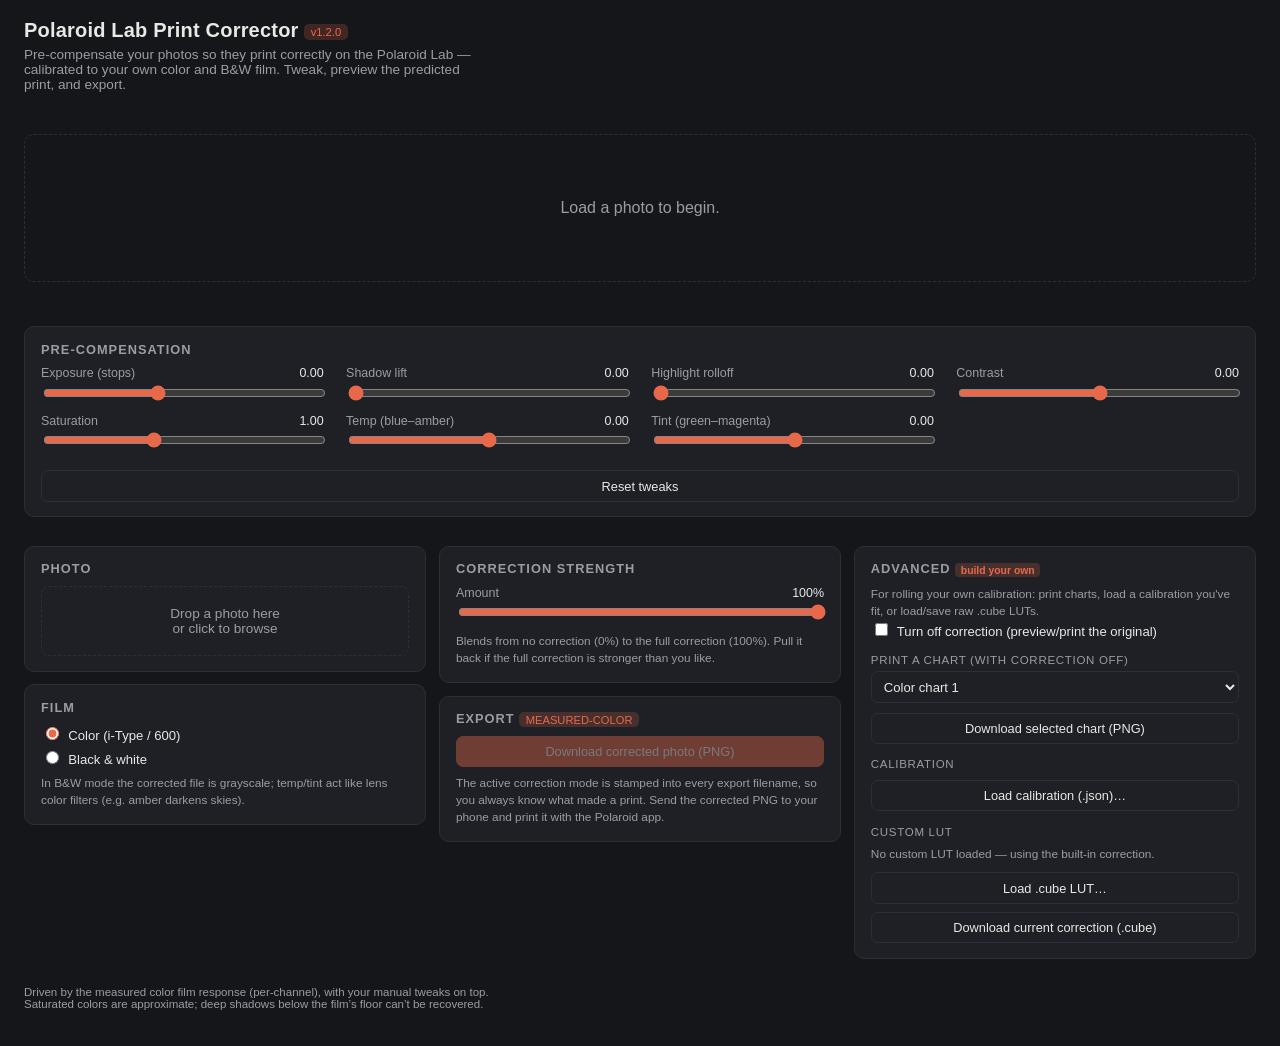
==== index.html @ 0888fa64 "Refresh stale header/footer copy; add HANDOFF.md - Header subtitle and footer fallback no longer ref" ====
<!DOCTYPE html>
<!--
  Polaroid Lab Print Corrector
  Copyright (c) 2026 Ryan Kunkleman — https://github.com/Kunkles/polaroid-lab-print-corrector
  Original work by Ryan Kunkleman. MIT licensed: keep this notice if you reuse it.
-->
<html lang="en">
<head>
<meta charset="UTF-8" />
<meta name="author" content="Ryan Kunkleman" />
<link rel="author" href="https://github.com/Kunkles" />
<meta name="viewport" content="width=device-width, initial-scale=1.0" />
<title>Polaroid Lab Print Corrector — fix crushed shadows, color cast &amp; exposure</title>
<meta name="description" content="Free web app that pre-compensates photos so they print correctly on the Polaroid Lab instant printer. Fix crushed shadows, color cast, and exposure for i-Type / 600 color and B&amp;W film. Measured calibration and .cube LUT export." />
<meta property="og:title" content="Polaroid Lab Print Corrector" />
<meta property="og:description" content="Pre-compensate photos so they print correctly on the Polaroid Lab — fix crushed shadows, color cast, and exposure for instant film." />
<meta property="og:type" content="website" />
<link rel="stylesheet" href="css/style.css" />
</head>
<body>
<header>
  <h1>Polaroid Lab Print Corrector <span class="version" id="app-version"></span></h1>
  <p class="subtitle">Pre-compensate your photos so they print correctly on the Polaroid Lab — calibrated to your own color and B&amp;W film. Tweak, preview the predicted print, and export.</p>
</header>

<main>
  <section id="views">
    <figure class="view-card">
      <canvas id="canvas-original"></canvas>
      <figcaption>Original</figcaption>
    </figure>
    <figure class="view-card highlight">
      <canvas id="canvas-corrected"></canvas>
      <figcaption>Corrected &mdash; print this</figcaption>
    </figure>
    <figure class="view-card">
      <canvas id="canvas-sim-original"></canvas>
      <figcaption>Predicted print of original</figcaption>
    </figure>
    <figure class="view-card">
      <canvas id="canvas-sim-corrected"></canvas>
      <figcaption>Predicted print of corrected</figcaption>
    </figure>
    <p id="placeholder">Load a photo to begin.</p>
  </section>

  <section class="panel" id="precomp">
    <h2>Pre-Compensation</h2>
    <div id="sliders"></div>
    <div class="button-row">
      <button id="btn-reset" class="secondary">Reset tweaks</button>
    </div>
  </section>

  <div id="setup">
    <section class="panel" id="photo-panel">
      <h2>Photo</h2>
      <label class="file-drop" id="drop-zone">
        <input type="file" id="file-input" accept="image/*" />
        <span>Drop a photo here<br/>or click to browse</span>
      </label>
    </section>

    <section class="panel" id="film-panel">
      <h2>Film</h2>
      <label class="radio"><input type="radio" name="film-type" value="color" checked /> Color (i-Type / 600)</label>
      <label class="radio"><input type="radio" name="film-type" value="bw" /> Black &amp; white</label>
      <p class="hint">In B&amp;W mode the corrected file is grayscale; temp/tint act like lens color filters (e.g. amber darkens skies).</p>
    </section>

    <section class="panel" id="strength-panel">
      <h2>Correction strength</h2>
      <div class="slider-row">
        <label><span>Amount</span><span class="value" id="strength-val">100%</span></label>
        <input type="range" id="strength" min="0" max="100" step="5" value="100" />
      </div>
      <p class="hint">Blends from no correction (0%) to the full correction (100%). Pull it back if the full correction is stronger than you like.</p>
    </section>

    <section class="panel" id="export-panel">
      <h2>Export <span class="version" id="export-mode"></span></h2>
      <div class="button-row column">
        <button id="btn-export-image" disabled>Download corrected photo (PNG)</button>
      </div>
      <p class="hint">The active correction mode is stamped into every export filename, so you always know what made a print. Send the corrected PNG to your phone and print it with the Polaroid app.</p>
    </section>

    <section class="panel" id="advanced-panel">
      <h2>Advanced <span class="phase-tag">build your own</span></h2>
      <p class="hint">For rolling your own calibration: print charts, load a calibration you've fit, or load/save raw .cube LUTs.</p>

      <label class="radio"><input type="checkbox" id="disable-correction" /> Turn off correction (preview/print the original)</label>

      <p class="adv-label">Print a chart (with correction off)</p>
      <select id="chart-select">
        <optgroup label="Calibration">
          <option value="color-1">Color chart 1</option>
          <option value="color-2">Color chart 2</option>
          <option value="bw">B&amp;W chart</option>
        </optgroup>
        <optgroup label="Refinement tests">
          <option value="cube-1">Color cube 1 / 2</option>
          <option value="cube-2">Color cube 2 / 2</option>
          <option value="extreme">Extreme tone (toe/shoulder)</option>
          <option value="repeat">Repeatability</option>
          <option value="vignette">Vignette field (full frame)</option>
        </optgroup>
      </select>
      <div class="button-row column">
        <button id="btn-download-chart" class="secondary">Download selected chart (PNG)</button>
      </div>

      <p class="adv-label">Calibration</p>
      <p class="hint" id="calib-status"></p>
      <div class="button-row column">
        <button id="btn-load-calib" class="secondary">Load calibration (.json)…</button>
      </div>

      <p class="adv-label">Custom LUT</p>
      <p class="hint" id="advanced-status"></p>
      <div class="button-row column">
        <button id="btn-load-lut" class="secondary">Load .cube LUT…</button>
        <button id="btn-clear-lut" class="secondary" hidden>Remove custom LUT</button>
        <button id="btn-download-lut" class="secondary">Download current correction (.cube)</button>
      </div>

      <input type="file" id="lut-file" accept=".cube" hidden />
      <input type="file" id="calib-file" accept=".json,application/json" hidden />
    </section>
  </div>
</main>

<footer>
  <p id="footer-note">No measured calibration loaded for this film type — showing a generic film estimate. Load one in Advanced for device-accurate results.</p>
</footer>

<script src="js/version.js"></script>
<script src="js/lut.js"></script>
<script src="js/pipeline.js"></script>
<script src="js/chart.js"></script>
<script src="js/calibrate.js"></script>
<script src="js/solve.js"></script>
<script src="js/app.js"></script>
</body>
</html>
---- css/style.css ----
:root {
  --bg: #15161a;
  --panel: #1e2026;
  --panel-edge: #2c2f37;
  --text: #e8e8e6;
  --text-dim: #9a9da6;
  --accent: #e8694a;
  --accent-soft: #e8694a33;
}

* { box-sizing: border-box; }

body {
  margin: 0;
  font-family: -apple-system, BlinkMacSystemFont, "Segoe UI", sans-serif;
  background: var(--bg);
  color: var(--text);
}

header {
  padding: 1.2rem 1.5rem 0.6rem;
}

h1 {
  margin: 0;
  font-size: 1.25rem;
  letter-spacing: 0.01em;
}

.version {
  font-size: 0.7rem;
  font-weight: 500;
  color: var(--accent);
  background: var(--accent-soft);
  border-radius: 5px;
  padding: 0.1rem 0.4rem;
  vertical-align: middle;
  letter-spacing: 0;
}

.subtitle {
  margin: 0.3rem 0 0;
  color: var(--text-dim);
  font-size: 0.85rem;
  max-width: 60ch;
}

main {
  display: flex;
  flex-direction: column;
  gap: 1rem;
  padding: 1rem 1.5rem;
}

#setup {
  columns: 300px 3;
  column-gap: 0.8rem;
}

.panel {
  background: var(--panel);
  border: 1px solid var(--panel-edge);
  border-radius: 10px;
  padding: 0.9rem 1rem;
  margin: 0 0 0.8rem;
  break-inside: avoid;
}

.panel h2 {
  margin: 0 0 0.6rem;
  font-size: 0.8rem;
  text-transform: uppercase;
  letter-spacing: 0.08em;
  color: var(--text-dim);
}

.phase-tag {
  font-size: 0.65rem;
  background: var(--accent-soft);
  color: var(--accent);
  border-radius: 4px;
  padding: 0.1rem 0.35rem;
  vertical-align: middle;
  text-transform: none;
  letter-spacing: 0;
}

.file-drop {
  display: block;
  border: 1.5px dashed var(--panel-edge);
  border-radius: 8px;
  padding: 1.2rem 0.8rem;
  text-align: center;
  color: var(--text-dim);
  font-size: 0.85rem;
  cursor: pointer;
  transition: border-color 0.15s, color 0.15s;
}

.file-drop:hover, .file-drop.dragover {
  border-color: var(--accent);
  color: var(--text);
}

.file-drop input { display: none; }

.radio {
  display: block;
  font-size: 0.82rem;
  margin-bottom: 0.3rem;
  cursor: pointer;
}

.radio input { accent-color: var(--accent); margin-right: 0.35rem; }

.adv-label {
  font-size: 0.72rem;
  text-transform: uppercase;
  letter-spacing: 0.06em;
  color: var(--text-dim);
  margin: 0.9rem 0 0.35rem;
}

select {
  width: 100%;
  font: inherit;
  font-size: 0.82rem;
  padding: 0.4rem 0.5rem;
  border-radius: 7px;
  border: 1px solid var(--panel-edge);
  background: var(--panel);
  color: var(--text);
}

.slider-row {
  margin-bottom: 0.55rem;
}

.slider-row label {
  display: flex;
  justify-content: space-between;
  font-size: 0.78rem;
  color: var(--text-dim);
  margin-bottom: 0.15rem;
}

.slider-row .value { color: var(--text); font-variant-numeric: tabular-nums; }

.slider-row input[type="range"] {
  width: 100%;
  accent-color: var(--accent);
}

.button-row {
  display: flex;
  gap: 0.5rem;
  margin-top: 0.6rem;
}

.button-row.column { flex-direction: column; }

button {
  font: inherit;
  font-size: 0.8rem;
  padding: 0.45rem 0.7rem;
  border-radius: 7px;
  border: 1px solid var(--accent);
  background: var(--accent);
  color: #fff;
  cursor: pointer;
  flex: 1;
}

button.secondary {
  background: transparent;
  border-color: var(--panel-edge);
  color: var(--text);
}

button:disabled {
  opacity: 0.4;
  cursor: default;
}

button:not(:disabled):hover { filter: brightness(1.12); }

.hint {
  font-size: 0.74rem;
  color: var(--text-dim);
  line-height: 1.45;
  margin: 0.5rem 0 0;
}

#views {
  display: grid;
  grid-template-columns: repeat(4, 1fr);
  gap: 0.8rem;
  position: sticky;
  top: 0;
  z-index: 5;
  background: var(--bg);
  padding-bottom: 0.8rem;
}

/* Pre-Compensation sliders sit in a compact multi-column grid so the panel
   stays a short band directly under the previews. */
#sliders {
  display: grid;
  grid-template-columns: repeat(auto-fit, minmax(230px, 1fr));
  column-gap: 1.4rem;
}

#views.empty .view-card { display: none; }

#placeholder {
  display: none;
  color: var(--text-dim);
  grid-column: 1 / -1;
  text-align: center;
  padding: 4rem 0;
  border: 1.5px dashed var(--panel-edge);
  border-radius: 10px;
}

#views.empty #placeholder { display: block; }

.view-card {
  margin: 0;
  background: var(--panel);
  border: 1px solid var(--panel-edge);
  border-radius: 10px;
  padding: 0.6rem;
}

.view-card.highlight { border-color: var(--accent); }

.view-card canvas {
  width: 100%;
  max-height: 26vh;
  object-fit: contain;
  display: block;
  border-radius: 6px;
  background: #000;
}

.view-card figcaption {
  font-size: 0.75rem;
  color: var(--text-dim);
  padding-top: 0.45rem;
  text-align: center;
}

.view-card.highlight figcaption { color: var(--accent); }

footer {
  padding: 0 1.5rem 1.5rem;
}

footer p {
  font-size: 0.72rem;
  color: var(--text-dim);
  max-width: 80ch;
}

@media (max-width: 1000px) {
  /* narrow: previews on top but not pinned (a 2x2 grid is too tall to pin) */
  #views { grid-template-columns: 1fr 1fr; position: static; }
  .view-card canvas { max-height: none; }
}

@media (max-width: 620px) {
  #views { grid-template-columns: 1fr 1fr; gap: 0.5rem; }
}

/* Mobile order: film, photo, previews, correction strength, pre-compensation,
   then the rest. display:contents dissolves the #setup grouping so its panels
   become siblings of the previews/pre-comp and can be interleaved with order. */
@media (max-width: 700px) {
  #setup { display: contents; }
  #film-panel { order: 1; }
  #photo-panel { order: 2; }
  #views { order: 3; }
  #strength-panel { order: 4; }
  #precomp { order: 5; }
  #export-panel { order: 6; }
  #advanced-panel { order: 7; }
}
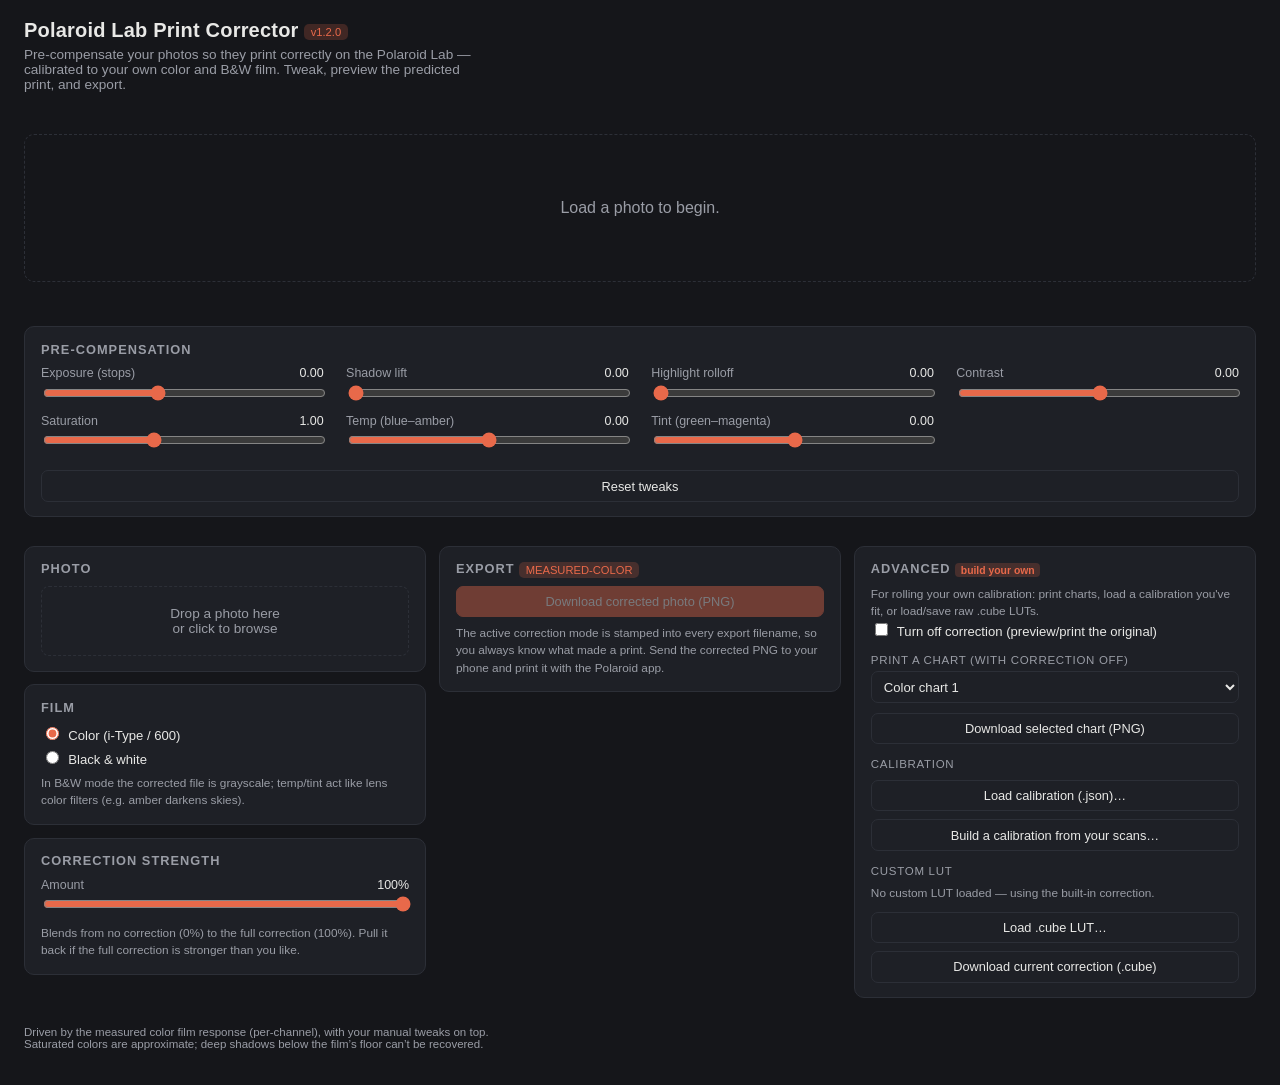
==== commit ee4c654f: "Add standalone calibration-builder page calibrate.html + js/calibrate-ui.js: upload scanned charts t" ====
--- a/index.html
+++ b/index.html
@@ -114,6 +114,7 @@
       <p class="hint" id="calib-status"></p>
       <div class="button-row column">
         <button id="btn-load-calib" class="secondary">Load calibration (.json)…</button>
+        <a class="btn-link" href="calibrate.html">Build a calibration from your scans…</a>
       </div>
 
       <p class="adv-label">Custom LUT</p>
--- a/css/style.css
+++ b/css/style.css
@@ -183,6 +183,22 @@
 }
 
 button:not(:disabled):hover { filter: brightness(1.12); }
+
+/* anchor styled to match a .secondary button (used for cross-page links) */
+.btn-link {
+  font: inherit;
+  font-size: 0.8rem;
+  padding: 0.45rem 0.7rem;
+  border-radius: 7px;
+  border: 1px solid var(--panel-edge);
+  background: transparent;
+  color: var(--text);
+  text-align: center;
+  text-decoration: none;
+  display: block;
+}
+
+.btn-link:hover { filter: brightness(1.12); border-color: var(--accent); }
 
 .hint {
   font-size: 0.74rem;
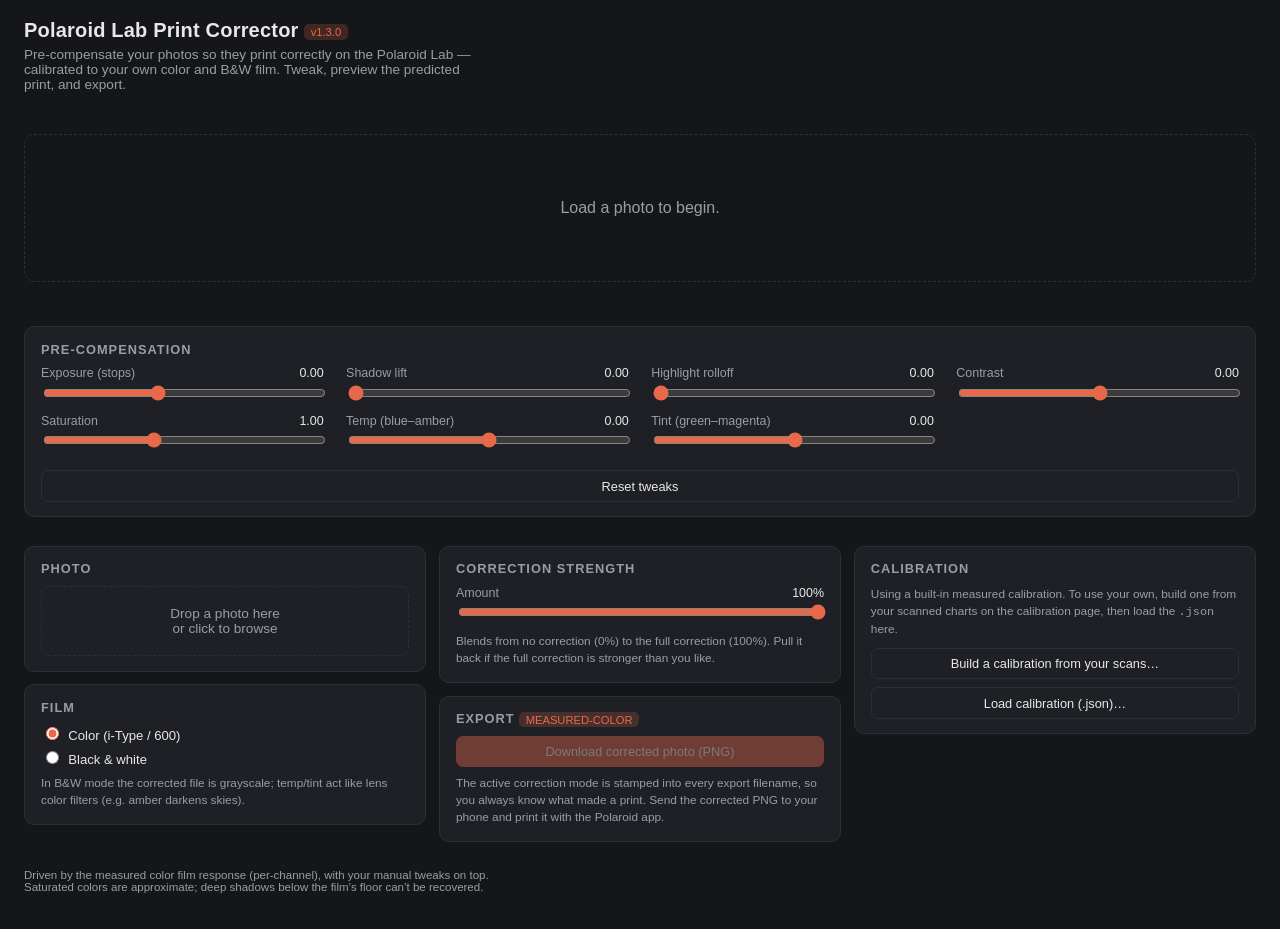
==== commit 4b4c6d47: "Replace main-page Advanced panel with a slim Calibration panel Now that there's a dedicated calibrat" ====
--- a/index.html
+++ b/index.html
@@ -85,47 +85,14 @@
       <p class="hint">The active correction mode is stamped into every export filename, so you always know what made a print. Send the corrected PNG to your phone and print it with the Polaroid app.</p>
     </section>
 
-    <section class="panel" id="advanced-panel">
-      <h2>Advanced <span class="phase-tag">build your own</span></h2>
-      <p class="hint">For rolling your own calibration: print charts, load a calibration you've fit, or load/save raw .cube LUTs.</p>
-
-      <label class="radio"><input type="checkbox" id="disable-correction" /> Turn off correction (preview/print the original)</label>
-
-      <p class="adv-label">Print a chart (with correction off)</p>
-      <select id="chart-select">
-        <optgroup label="Calibration">
-          <option value="color-1">Color chart 1</option>
-          <option value="color-2">Color chart 2</option>
-          <option value="bw">B&amp;W chart</option>
-        </optgroup>
-        <optgroup label="Refinement tests">
-          <option value="cube-1">Color cube 1 / 2</option>
-          <option value="cube-2">Color cube 2 / 2</option>
-          <option value="extreme">Extreme tone (toe/shoulder)</option>
-          <option value="repeat">Repeatability</option>
-          <option value="vignette">Vignette field (full frame)</option>
-        </optgroup>
-      </select>
-      <div class="button-row column">
-        <button id="btn-download-chart" class="secondary">Download selected chart (PNG)</button>
-      </div>
-
-      <p class="adv-label">Calibration</p>
+    <section class="panel" id="calibration-panel">
+      <h2>Calibration</h2>
+      <p class="hint">Using a built-in measured calibration. To use your own, build one from your scanned charts on the calibration page, then load the <code>.json</code> here.</p>
       <p class="hint" id="calib-status"></p>
       <div class="button-row column">
+        <a class="btn-link" href="calibrate.html">Build a calibration from your scans…</a>
         <button id="btn-load-calib" class="secondary">Load calibration (.json)…</button>
-        <a class="btn-link" href="calibrate.html">Build a calibration from your scans…</a>
       </div>
-
-      <p class="adv-label">Custom LUT</p>
-      <p class="hint" id="advanced-status"></p>
-      <div class="button-row column">
-        <button id="btn-load-lut" class="secondary">Load .cube LUT…</button>
-        <button id="btn-clear-lut" class="secondary" hidden>Remove custom LUT</button>
-        <button id="btn-download-lut" class="secondary">Download current correction (.cube)</button>
-      </div>
-
-      <input type="file" id="lut-file" accept=".cube" hidden />
       <input type="file" id="calib-file" accept=".json,application/json" hidden />
     </section>
   </div>
--- a/css/style.css
+++ b/css/style.css
@@ -299,5 +299,5 @@
   #strength-panel { order: 4; }
   #precomp { order: 5; }
   #export-panel { order: 6; }
-  #advanced-panel { order: 7; }
-}
+  #calibration-panel { order: 7; }
+}
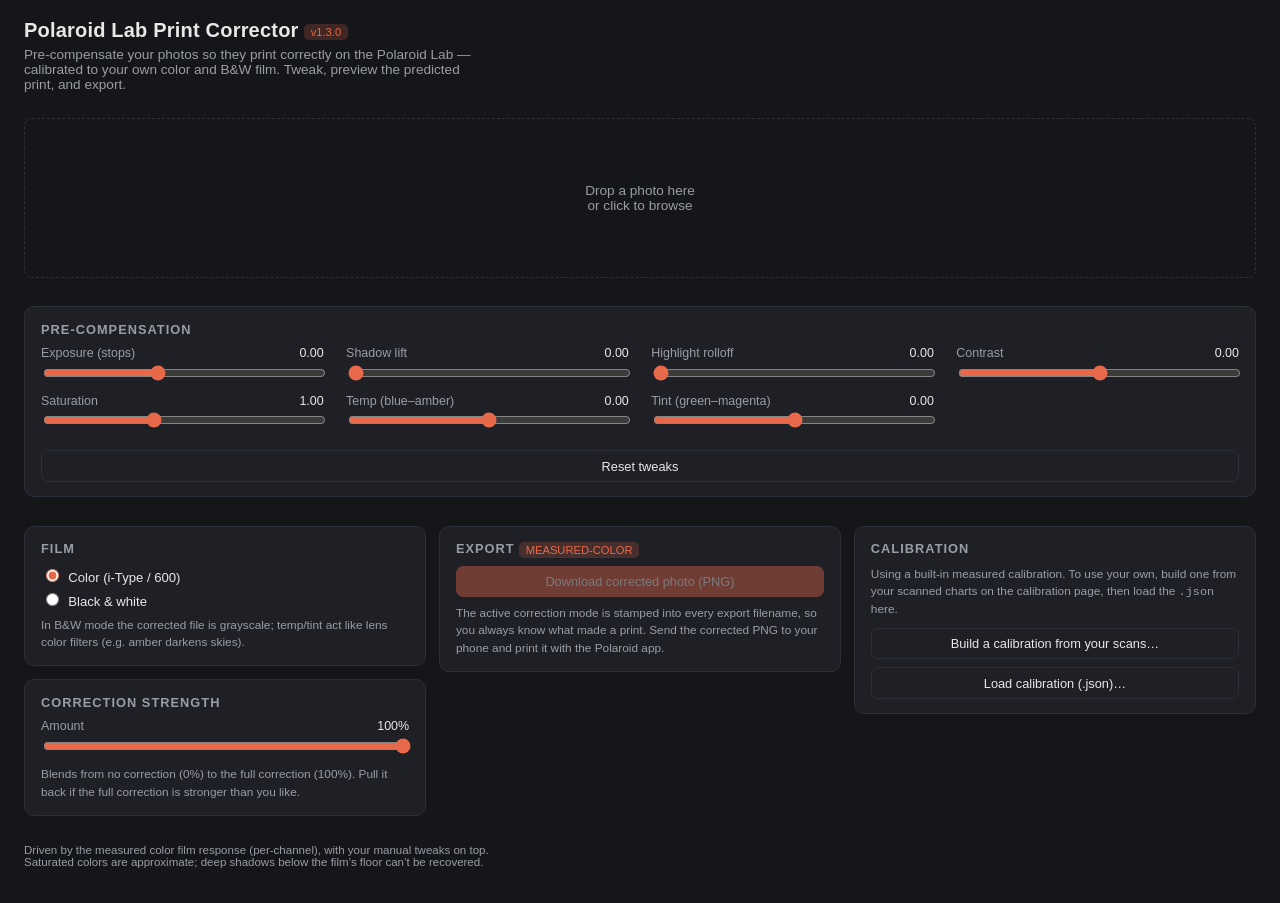
==== commit 0f3a664a: "Merge photo upload into the preview area The empty preview area said "Load a photo to begin" while t" ====
--- a/index.html
+++ b/index.html
@@ -24,7 +24,11 @@
 </header>
 
 <main>
-  <section id="views">
+  <section id="views" class="empty">
+    <label class="file-drop" id="drop-zone">
+      <input type="file" id="file-input" accept="image/*" />
+      <span>Drop a photo here<br/>or click to browse</span>
+    </label>
     <figure class="view-card">
       <canvas id="canvas-original"></canvas>
       <figcaption>Original</figcaption>
@@ -41,7 +45,7 @@
       <canvas id="canvas-sim-corrected"></canvas>
       <figcaption>Predicted print of corrected</figcaption>
     </figure>
-    <p id="placeholder">Load a photo to begin.</p>
+    <button type="button" id="btn-replace" class="secondary">Replace photo…</button>
   </section>
 
   <section class="panel" id="precomp">
@@ -53,14 +57,6 @@
   </section>
 
   <div id="setup">
-    <section class="panel" id="photo-panel">
-      <h2>Photo</h2>
-      <label class="file-drop" id="drop-zone">
-        <input type="file" id="file-input" accept="image/*" />
-        <span>Drop a photo here<br/>or click to browse</span>
-      </label>
-    </section>
-
     <section class="panel" id="film-panel">
       <h2>Film</h2>
       <label class="radio"><input type="radio" name="film-type" value="color" checked /> Color (i-Type / 600)</label>
--- a/css/style.css
+++ b/css/style.css
@@ -226,19 +226,21 @@
   column-gap: 1.4rem;
 }
 
-#views.empty .view-card { display: none; }
-
-#placeholder {
-  display: none;
-  color: var(--text-dim);
+/* Load + preview are one area: when empty the previews collapse and the area
+   is the uploader; once a photo is loaded the tiles + a Replace button show. */
+#views.empty .view-card,
+#views.empty #btn-replace { display: none; }
+
+#drop-zone { grid-column: 1 / -1; }
+#views.empty #drop-zone { padding: 4rem 0; }
+#views:not(.empty) #drop-zone { display: none; }
+
+#btn-replace {
   grid-column: 1 / -1;
-  text-align: center;
-  padding: 4rem 0;
-  border: 1.5px dashed var(--panel-edge);
-  border-radius: 10px;
-}
-
-#views.empty #placeholder { display: block; }
+  justify-self: center;
+  flex: none;
+  padding: 0.4rem 1.2rem;
+}
 
 .view-card {
   margin: 0;
@@ -288,16 +290,16 @@
   #views { grid-template-columns: 1fr 1fr; gap: 0.5rem; }
 }
 
-/* Mobile order: film, photo, previews, correction strength, pre-compensation,
-   then the rest. display:contents dissolves the #setup grouping so its panels
-   become siblings of the previews/pre-comp and can be interleaved with order. */
+/* Mobile order: film, previews (which double as the uploader), correction
+   strength, pre-compensation, then the rest. display:contents dissolves the
+   #setup grouping so its panels become siblings of the previews/pre-comp and
+   can be interleaved with order. */
 @media (max-width: 700px) {
   #setup { display: contents; }
   #film-panel { order: 1; }
-  #photo-panel { order: 2; }
-  #views { order: 3; }
-  #strength-panel { order: 4; }
-  #precomp { order: 5; }
-  #export-panel { order: 6; }
-  #calibration-panel { order: 7; }
-}
+  #views { order: 2; }
+  #strength-panel { order: 3; }
+  #precomp { order: 4; }
+  #export-panel { order: 5; }
+  #calibration-panel { order: 6; }
+}
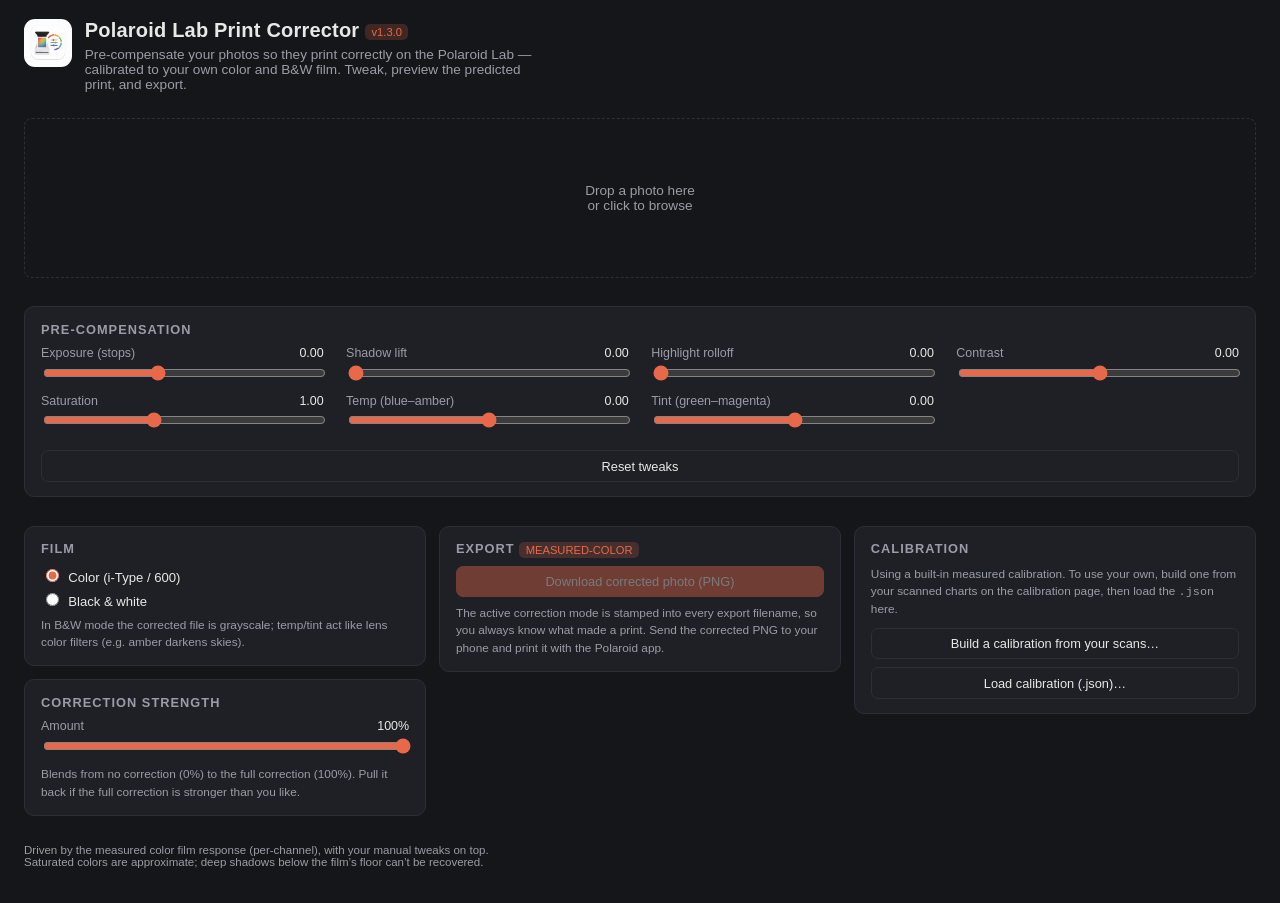
==== commit 8796e4ee: "Add app icon: in-page logo + home-screen/favicon Add icon.png and wire it up on both pages: a header" ====
--- a/index.html
+++ b/index.html
@@ -15,12 +15,21 @@
 <meta property="og:title" content="Polaroid Lab Print Corrector" />
 <meta property="og:description" content="Pre-compensate photos so they print correctly on the Polaroid Lab — fix crushed shadows, color cast, and exposure for instant film." />
 <meta property="og:type" content="website" />
+<meta property="og:image" content="https://kunkles.github.io/polaroid-lab-print-corrector/icon.png" />
+<link rel="icon" type="image/png" href="icon.png" />
+<link rel="apple-touch-icon" href="icon.png" />
+<meta name="apple-mobile-web-app-title" content="Polaroid Lab" />
+<meta name="theme-color" content="#15161a" />
+<link rel="manifest" href="manifest.json" />
 <link rel="stylesheet" href="css/style.css" />
 </head>
 <body>
 <header>
-  <h1>Polaroid Lab Print Corrector <span class="version" id="app-version"></span></h1>
-  <p class="subtitle">Pre-compensate your photos so they print correctly on the Polaroid Lab — calibrated to your own color and B&amp;W film. Tweak, preview the predicted print, and export.</p>
+  <img class="app-logo" src="icon.png" alt="" width="48" height="48" />
+  <div>
+    <h1>Polaroid Lab Print Corrector <span class="version" id="app-version"></span></h1>
+    <p class="subtitle">Pre-compensate your photos so they print correctly on the Polaroid Lab — calibrated to your own color and B&amp;W film. Tweak, preview the predicted print, and export.</p>
+  </div>
 </header>
 
 <main>
--- a/css/style.css
+++ b/css/style.css
@@ -19,6 +19,16 @@
 
 header {
   padding: 1.2rem 1.5rem 0.6rem;
+  display: flex;
+  align-items: flex-start;
+  gap: 0.8rem;
+}
+
+.app-logo {
+  width: 48px;
+  height: 48px;
+  border-radius: 11px;
+  flex: none;
 }
 
 h1 {
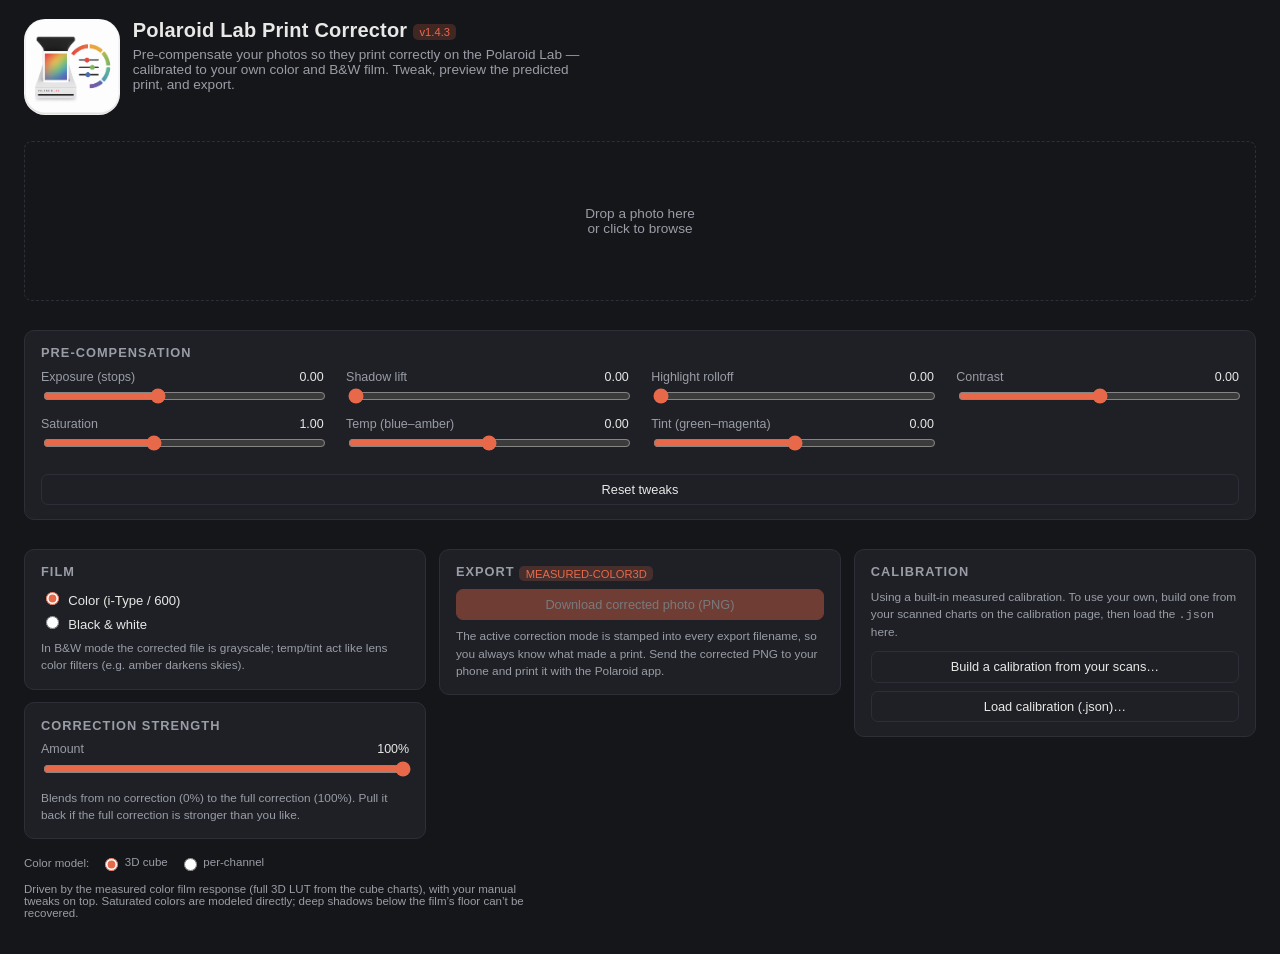
==== commit 7113dd8a: "Add a small color-model toggle (3D cube vs per-channel) Load both color calibrations at startup and " ====
--- a/index.html
+++ b/index.html
@@ -104,6 +104,11 @@
 </main>
 
 <footer>
+  <div id="color-model-toggle" class="mini-toggle">
+    <span>Color model:</span>
+    <label><input type="radio" name="color-model" value="cube" checked /> 3D cube</label>
+    <label><input type="radio" name="color-model" value="perchannel" /> per-channel</label>
+  </div>
   <p id="footer-note">No measured calibration loaded for this film type — showing a generic film estimate. Load one in Advanced for device-accurate results.</p>
 </footer>
 
--- a/css/style.css
+++ b/css/style.css
@@ -25,9 +25,9 @@
 }
 
 .app-logo {
-  width: 48px;
-  height: 48px;
-  border-radius: 11px;
+  width: 96px;
+  height: 96px;
+  border-radius: 22%;
   flex: none;
 }
 
@@ -290,6 +290,18 @@
   max-width: 80ch;
 }
 
+.mini-toggle {
+  display: flex;
+  align-items: center;
+  gap: 0.7rem;
+  font-size: 0.72rem;
+  color: var(--text-dim);
+  margin-bottom: 0.5rem;
+}
+
+.mini-toggle label { cursor: pointer; }
+.mini-toggle input { accent-color: var(--accent); margin-right: 0.2rem; vertical-align: middle; }
+
 @media (max-width: 1000px) {
   /* narrow: previews on top but not pinned (a 2x2 grid is too tall to pin) */
   #views { grid-template-columns: 1fr 1fr; position: static; }
@@ -305,6 +317,7 @@
    #setup grouping so its panels become siblings of the previews/pre-comp and
    can be interleaved with order. */
 @media (max-width: 700px) {
+  .app-logo { width: 192px; height: 192px; }
   #setup { display: contents; }
   #film-panel { order: 1; }
   #views { order: 2; }
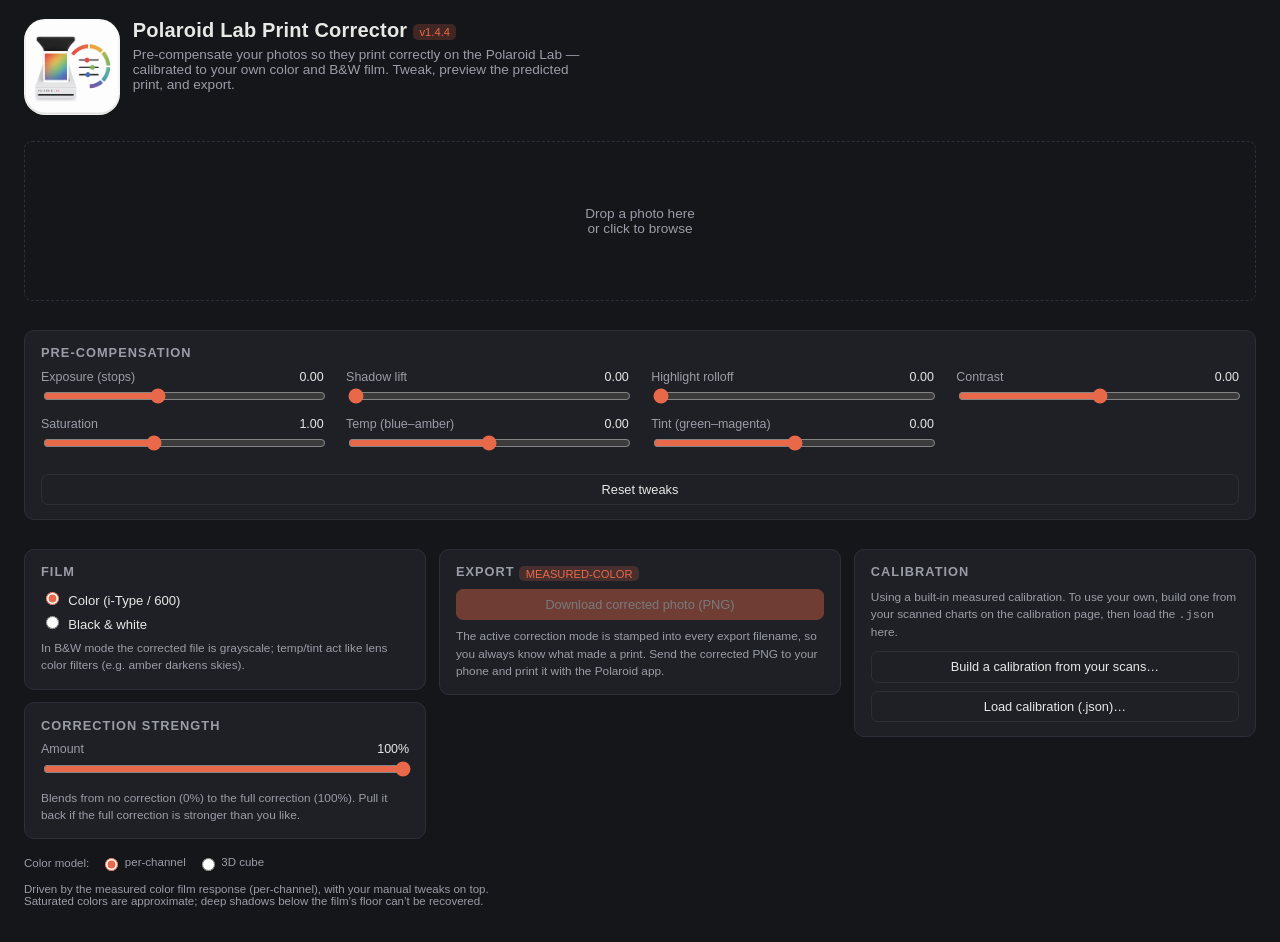
==== commit ca1cbda2: "Revert color default to clean pre-rescan per-channel calibration The rescan was off-color (red-defic" ====
--- a/index.html
+++ b/index.html
@@ -106,8 +106,8 @@
 <footer>
   <div id="color-model-toggle" class="mini-toggle">
     <span>Color model:</span>
-    <label><input type="radio" name="color-model" value="cube" checked /> 3D cube</label>
-    <label><input type="radio" name="color-model" value="perchannel" /> per-channel</label>
+    <label><input type="radio" name="color-model" value="perchannel" checked /> per-channel</label>
+    <label><input type="radio" name="color-model" value="cube" /> 3D cube</label>
   </div>
   <p id="footer-note">No measured calibration loaded for this film type — showing a generic film estimate. Load one in Advanced for device-accurate results.</p>
 </footer>
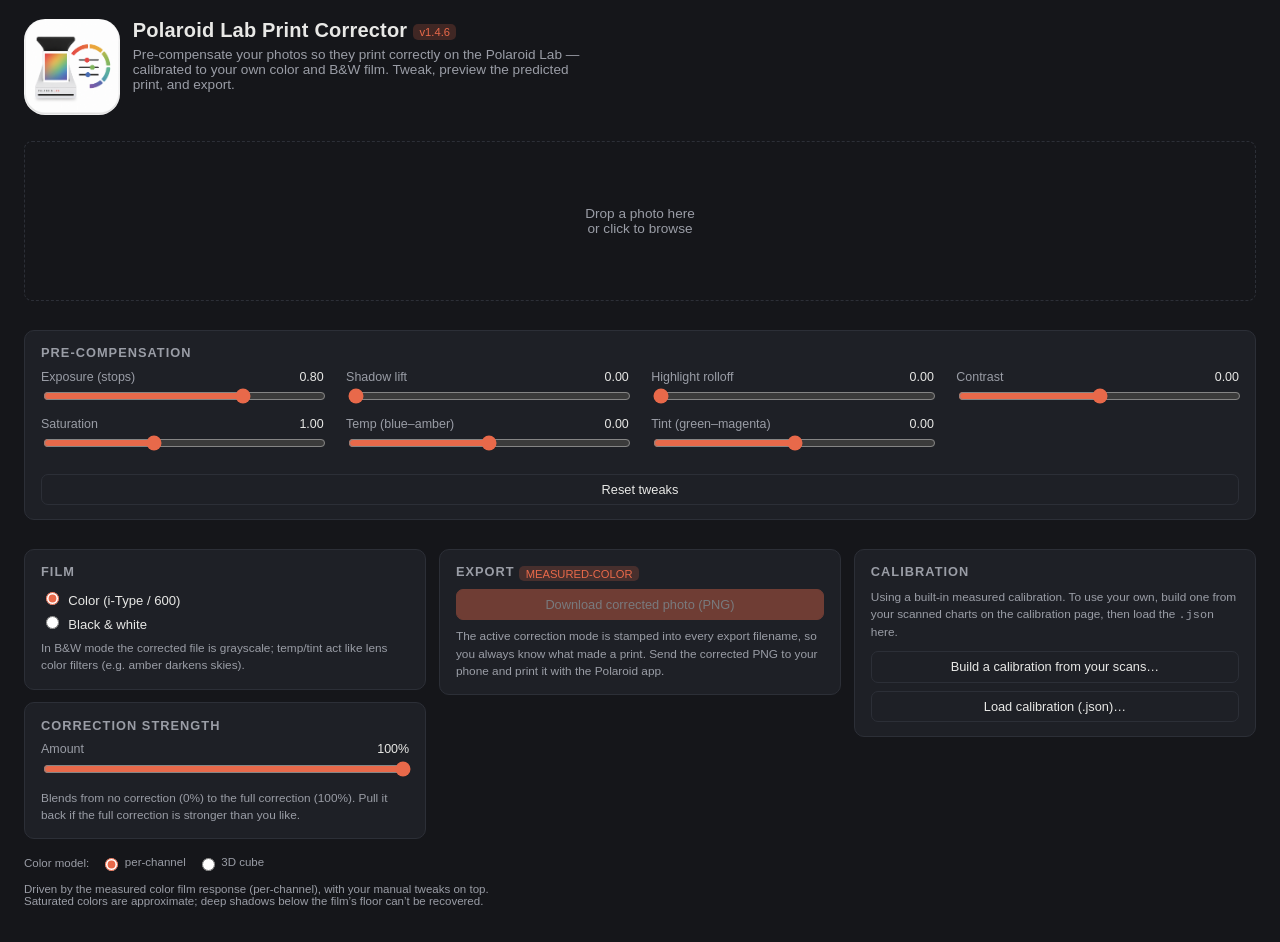
==== commit 8f85e44f: "Cache-bust assets with ?v=<version> Append ?v=1.4.6 to the CSS/JS the pages reference, and ?v=APP_VE" ====
--- a/index.html
+++ b/index.html
@@ -21,7 +21,7 @@
 <meta name="apple-mobile-web-app-title" content="Polaroid Lab" />
 <meta name="theme-color" content="#15161a" />
 <link rel="manifest" href="manifest.json" />
-<link rel="stylesheet" href="css/style.css" />
+<link rel="stylesheet" href="css/style.css?v=1.4.6" />
 </head>
 <body>
 <header>
@@ -112,12 +112,12 @@
   <p id="footer-note">No measured calibration loaded for this film type — showing a generic film estimate. Load one in Advanced for device-accurate results.</p>
 </footer>
 
-<script src="js/version.js"></script>
-<script src="js/lut.js"></script>
-<script src="js/pipeline.js"></script>
-<script src="js/chart.js"></script>
-<script src="js/calibrate.js"></script>
-<script src="js/solve.js"></script>
-<script src="js/app.js"></script>
+<script src="js/version.js?v=1.4.6"></script>
+<script src="js/lut.js?v=1.4.6"></script>
+<script src="js/pipeline.js?v=1.4.6"></script>
+<script src="js/chart.js?v=1.4.6"></script>
+<script src="js/calibrate.js?v=1.4.6"></script>
+<script src="js/solve.js?v=1.4.6"></script>
+<script src="js/app.js?v=1.4.6"></script>
 </body>
 </html>
